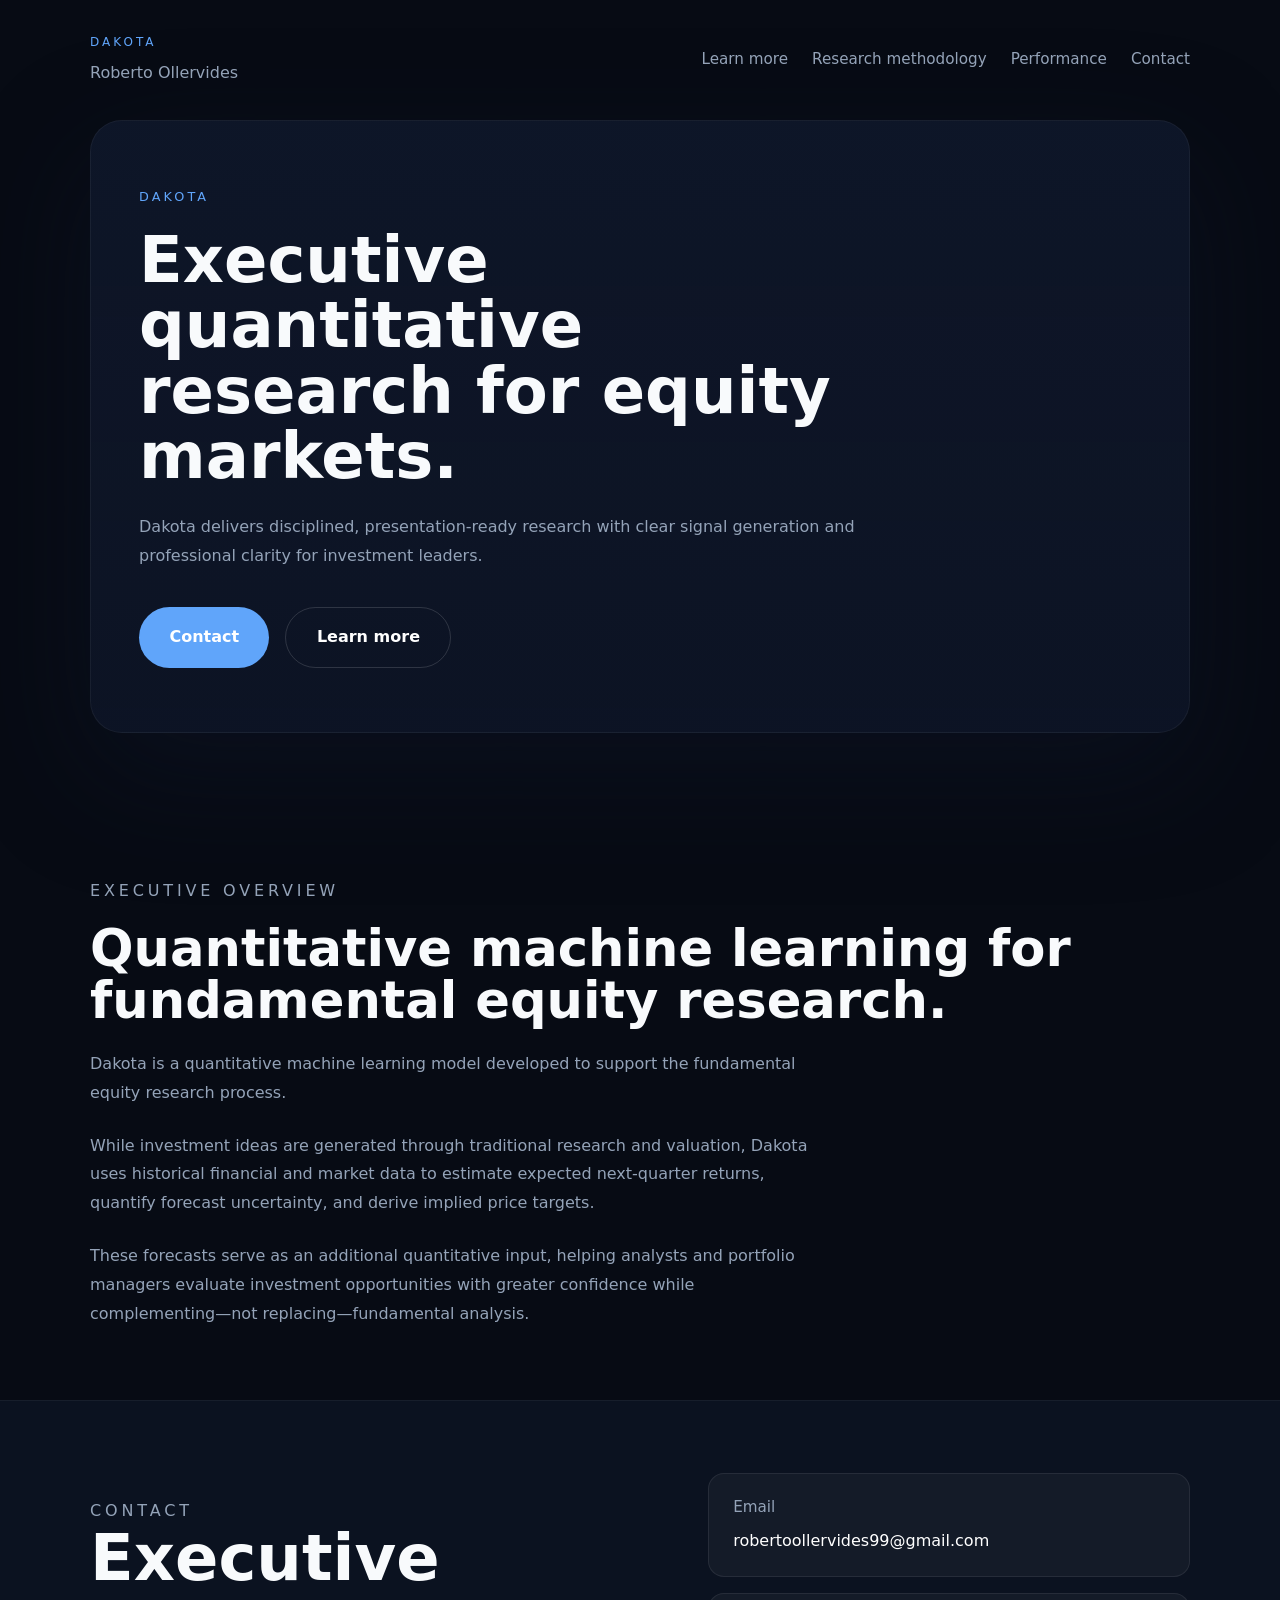
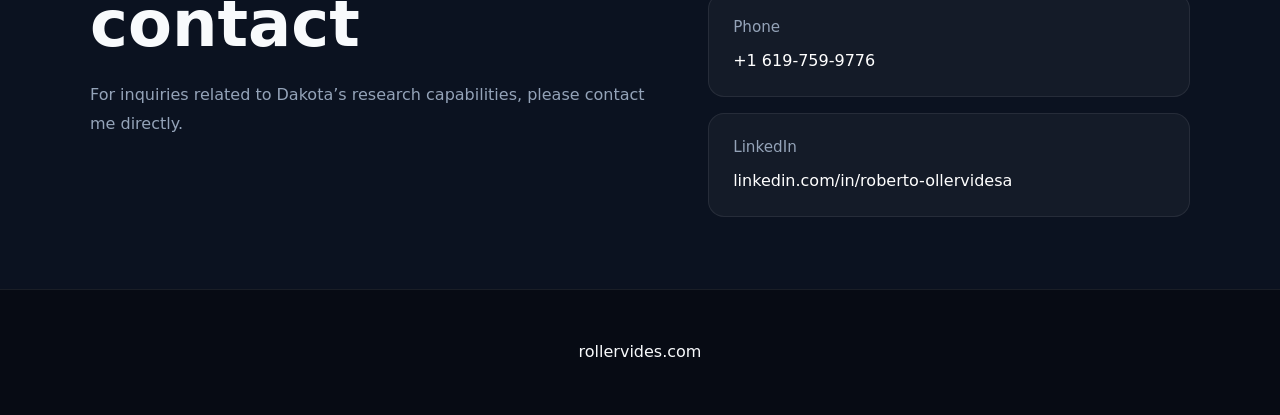
==== index.html @ 8341cf5c "Add institutional performance dashboard" ====
<!DOCTYPE html>
<html lang="en">
<head>
  <meta charset="UTF-8" />
  <meta name="viewport" content="width=device-width, initial-scale=1.0" />
  <title>Roberto Ollervides | Dakota</title>
  <link rel="stylesheet" href="styles.css" />
</head>
<body>
  <header class="site-header">
    <div class="container header-top">
      <div class="brand">
        <span class="brand-flag">Dakota</span>
        <span class="brand-name">Roberto Ollervides</span>
      </div>
      <nav class="nav-links">
        <a href="details.html">Learn more</a>
        <a href="methodology.html">Research methodology</a>
        <a href="performance.html">Performance</a>
        <a href="#contact">Contact</a>
      </nav>
    </div>

    <div class="hero-panel container">
      <div class="hero-copy">
        <p class="eyebrow">Dakota</p>
        <h1>Executive quantitative research for equity markets.</h1>
        <p class="hero-text">Dakota delivers disciplined, presentation-ready research with clear signal generation and professional clarity for investment leaders.</p>
        <div class="hero-actions">
          <a class="button" href="#contact">Contact</a>
          <a class="button secondary" href="details.html">Learn more</a>
        </div>
      </div>
    </div>
  </header>

  <main>
    <section id="overview" class="section container">
      <div class="section-intro">
        <p class="eyebrow">Executive overview</p>
        <h2>Quantitative machine learning for fundamental equity research.</h2>
        <p>Dakota is a quantitative machine learning model developed to support the fundamental equity research process.</p>
        <p>While investment ideas are generated through traditional research and valuation, Dakota uses historical financial and market data to estimate expected next-quarter returns, quantify forecast uncertainty, and derive implied price targets.</p>
        <p>These forecasts serve as an additional quantitative input, helping analysts and portfolio managers evaluate investment opportunities with greater confidence while complementing—not replacing—fundamental analysis.</p>
      </div>
    </section>

    <section id="contact" class="section section-dark">
      <div class="container contact-panel">
        <div>
          <p class="eyebrow">Contact</p>
          <h2>Executive contact</h2>
          <p>For inquiries related to Dakota’s research capabilities, please contact me directly.</p>
          <img class="contact-portrait" src="IMG_1974.JPG" alt="Roberto Ollervides portrait" />
        </div>
        <div class="contact-details">
          <div class="contact-item">
            <span>Email</span>
            <a href="mailto:robertoollervides99@gmail.com">robertoollervides99@gmail.com</a>
          </div>
          <div class="contact-item">
            <span>Phone</span>
            <a href="tel:+16197599776">+1 619-759-9776</a>
          </div>
          <div class="contact-item">
            <span>LinkedIn</span>
            <a href="https://www.linkedin.com/in/roberto-ollervidesa" target="_blank" rel="noopener noreferrer">linkedin.com/in/roberto-ollervidesa</a>
          </div>
        </div>
      </div>
    </section>
  </main>

  <footer class="footer">
    <div class="container footer-inner">
      <p>rollervides.com</p>
    </div>
  </footer>
</body>
</html>
---- styles.css ----
:root {
  --bg: #070b14;
  --surface: #0f1724;
  --text: #f8fafc;
  --muted: #94a3b8;
  --accent: #60a5fa;
  --accent-dark: #3b82f6;
  --border: rgba(148, 163, 184, 0.18);
}

* {
  box-sizing: border-box;
}

html, body {
  margin: 0;
  padding: 0;
  min-height: 100%;
  font-family: Inter, system-ui, sans-serif;
  background: var(--bg);
  color: var(--text);
}

body {
  line-height: 1.8;
}

.container {
  width: min(1100px, calc(100% - 3rem));
  margin: 0 auto;
}

.site-header {
  padding: 2rem 0 3rem;
}

.header-top {
  display: flex;
  justify-content: space-between;
  align-items: center;
  gap: 1rem;
  padding-bottom: 2rem;
}

.brand {
  display: flex;
  flex-direction: column;
  gap: 0.35rem;
}

.brand-flag {
  text-transform: uppercase;
  color: var(--accent);
  letter-spacing: 0.25em;
  font-size: 0.75rem;
}

.brand-name {
  font-size: 1rem;
  color: var(--muted);
}

.nav-links {
  display: flex;
  gap: 1.5rem;
  flex-wrap: wrap;
}

.nav-links a {
  color: var(--muted);
  text-decoration: none;
  font-size: 0.95rem;
}

.nav-links a:hover,
.nav-links a:focus-visible {
  color: var(--text);
}

.hero-panel {
  background: linear-gradient(180deg, rgba(15, 23, 42, 0.9), rgba(15, 23, 42, 0.75)), url('') center/cover no-repeat;
  border: 1px solid rgba(255, 255, 255, 0.05);
  border-radius: 2rem;
  padding: 4rem 3rem;
  box-shadow: 0 40px 120px rgba(15, 23, 42, 0.4);
}

.hero-copy {
  max-width: 760px;
}

.eyebrow {
  text-transform: uppercase;
  letter-spacing: 0.24em;
  color: var(--accent);
  font-size: 0.8rem;
  margin: 0 0 1.25rem;
}

.hero-copy h1,
.section-intro h2,
.contact-panel h2 {
  margin: 0;
  font-size: clamp(2.8rem, 5vw, 4.2rem);
  line-height: 1.02;
}

.hero-text,
.section-intro p,
.contact-panel p {
  margin: 1.5rem 0 0;
  max-width: 720px;
  color: var(--muted);
  font-size: 1rem;
}

.hero-actions {
  display: flex;
  flex-wrap: wrap;
  gap: 1rem;
  margin-top: 2.25rem;
}

.button {
  display: inline-flex;
  align-items: center;
  justify-content: center;
  padding: 0.95rem 1.9rem;
  border-radius: 999px;
  background: var(--accent);
  color: white;
  text-decoration: none;
  font-weight: 600;
  transition: transform 0.2s ease, background 0.2s ease;
}

.button:hover,
.button:focus-visible {
  transform: translateY(-2px);
  background: var(--accent-dark);
}

.button.secondary {
  background: transparent;
  border: 1px solid rgba(255, 255, 255, 0.14);
}

.section {
  padding: 4.5rem 0;
}

.section-grid {
  display: grid;
  grid-template-columns: 1.4fr 1fr;
  gap: 2.5rem;
  align-items: start;
}

.section-intro .eyebrow {
  margin-bottom: 1rem;
}

.section-intro h2 {
  font-size: clamp(2.5rem, 4vw, 3.5rem);
}

.cards-grid {
  display: grid;
  gap: 1.25rem;
}

.feature-card {
  padding: 1.75rem;
  background: rgba(255, 255, 255, 0.04);
  border: 1px solid rgba(255, 255, 255, 0.08);
  border-radius: 1.25rem;
}

.feature-card h3 {
  margin: 0 0 0.75rem;
  font-size: 1.15rem;
}

.feature-card p {
  margin: 0;
  color: var(--muted);
}

.feature-card h4 {
  margin: 1.5rem 0 0.5rem;
  color: var(--accent);
  font-size: 0.8rem;
  letter-spacing: 0.12em;
  text-transform: uppercase;
}

.feature-card ul {
  margin: 0.5rem 0 0;
  padding-left: 1.25rem;
  color: var(--muted);
}

.equation {
  overflow-x: auto;
  margin: 0.75rem 0;
  padding: 0.85rem 1rem;
  background: rgba(0, 0, 0, 0.18);
  border-left: 2px solid var(--accent);
  color: var(--text);
  font-family: Georgia, serif;
  font-size: 1.05rem;
  white-space: nowrap;
}

.methodology-grid {
  grid-template-columns: repeat(3, 1fr);
  margin-top: 2.5rem;
}

.model-comparison {
  margin-top: 3rem;
}

.model-comparison h3 {
  margin: 0;
  font-size: 1.5rem;
}

.model-comparison > p {
  max-width: 720px;
  color: var(--muted);
}

.table-wrap {
  overflow-x: auto;
  margin: 1.5rem 0;
}

table {
  width: 100%;
  border-collapse: collapse;
  min-width: 560px;
}

th,
td {
  padding: 1rem;
  border-bottom: 1px solid var(--border);
  text-align: left;
}

th {
  color: var(--accent);
  font-size: 0.8rem;
  letter-spacing: 0.12em;
  text-transform: uppercase;
}

td {
  color: var(--muted);
}

td:first-child {
  color: var(--text);
  font-weight: 600;
}

.section-dark {
  background: #0b1220;
  border-top: 1px solid rgba(255, 255, 255, 0.05);
}

.contact-panel {
  display: grid;
  grid-template-columns: 1.2fr 1fr;
  gap: 2.5rem;
  align-items: start;
}

.contact-portrait {
  display: none;
  width: min(280px, 100%);
  margin-top: 2rem;
  border-radius: 1.5rem;
  border: 1px solid rgba(255, 255, 255, 0.08);
  box-shadow: 0 20px 50px rgba(0, 0, 0, 0.15);
  object-fit: cover;
}

#contact:target .contact-portrait {
  display: block;
}

.contact-details {
  display: grid;
  gap: 1rem;
}

.contact-item {
  display: grid;
  gap: 0.35rem;
  padding: 1.25rem 1.5rem;
  background: rgba(255, 255, 255, 0.04);
  border: 1px solid rgba(255, 255, 255, 0.08);
  border-radius: 1rem;
}

.contact-item span {
  color: var(--muted);
  font-size: 0.95rem;
}

.contact-item a {
  color: white;
  text-decoration: none;
}

.contact-item a:hover,
.contact-item a:focus-visible {
  text-decoration: underline;
}

.footer {
  padding: 2rem 0;
  border-top: 1px solid rgba(255, 255, 255, 0.08);
}

.footer-inner {
  display: flex;
  justify-content: center;
}

.performance-hero {
  overflow: hidden;
  background:
    radial-gradient(circle at 88% 22%, rgba(96, 165, 250, 0.14), transparent 30%),
    linear-gradient(135deg, rgba(15, 23, 42, 0.98), rgba(9, 17, 31, 0.88));
}

.performance-hero::after {
  content: "";
  position: absolute;
  inset: auto -8rem -14rem auto;
  width: 28rem;
  height: 28rem;
  border: 1px solid rgba(96, 165, 250, 0.12);
  border-radius: 50%;
  box-shadow: 0 0 0 4rem rgba(96, 165, 250, 0.025), 0 0 0 8rem rgba(96, 165, 250, 0.018);
  pointer-events: none;
}

.performance-hero .hero-copy {
  position: relative;
  z-index: 1;
}

.performance-hero .hero-text {
  max-width: 820px;
}

.performance-metric-row {
  display: grid;
  grid-template-columns: repeat(3, 1fr);
  gap: 1rem;
  margin-top: 2.5rem;
}

.performance-metric {
  padding: 1.5rem;
  background: rgba(255, 255, 255, 0.04);
  border: 1px solid var(--border);
  border-radius: 1.15rem;
}

.performance-metric span {
  display: block;
  color: var(--muted);
  font-size: 0.78rem;
  letter-spacing: 0.12em;
  text-transform: uppercase;
}

.performance-metric strong {
  display: block;
  margin-top: 0.55rem;
  font-size: 1.75rem;
}

.performance-metric.positive strong {
  color: #34d399;
}

.performance-metric.negative strong {
  color: #fb7185;
}

.performance-section-heading {
  display: flex;
  justify-content: space-between;
  align-items: end;
  gap: 1rem;
  margin-bottom: 2rem;
}

.performance-section-heading h2 {
  margin: 0;
  font-size: clamp(2rem, 4vw, 3rem);
}

.performance-section-heading p {
  margin: 0.5rem 0 0;
  color: var(--muted);
}

.performance-period {
  color: var(--muted);
  font-size: 0.8rem;
  letter-spacing: 0.12em;
  text-transform: uppercase;
  white-space: nowrap;
}

.month-grid {
  display: grid;
  grid-template-columns: repeat(3, 1fr);
  gap: 1.25rem;
}

.month-card {
  position: relative;
  overflow: hidden;
  padding: 1.75rem;
  background: rgba(255, 255, 255, 0.035);
  border: 1px solid var(--border);
  border-radius: 1.35rem;
}

.month-card::before {
  content: "";
  position: absolute;
  top: 0;
  left: 0;
  width: 100%;
  height: 3px;
  background: linear-gradient(90deg, var(--accent), transparent);
}

.month-card-header {
  display: flex;
  justify-content: space-between;
  align-items: center;
  gap: 1rem;
  margin-bottom: 1.5rem;
}

.month-card-header h3 {
  margin: 0;
  font-size: 1.35rem;
}

.probability-badge {
  padding: 0.35rem 0.65rem;
  border: 1px solid rgba(52, 211, 153, 0.28);
  border-radius: 999px;
  color: #6ee7b7;
  background: rgba(52, 211, 153, 0.07);
  font-size: 0.72rem;
  font-weight: 700;
  letter-spacing: 0.05em;
  white-space: nowrap;
}

.return-row {
  display: flex;
  justify-content: space-between;
  gap: 1rem;
  padding: 0.75rem 0;
  border-top: 1px solid rgba(148, 163, 184, 0.1);
}

.return-row span {
  color: var(--muted);
  font-size: 0.85rem;
}

.return-row strong {
  font-size: 0.95rem;
}

.return-row.positive strong {
  color: #34d399;
}

.return-row.negative strong {
  color: #fb7185;
}

.ticker-block {
  margin-top: 1.25rem;
}

.ticker-block h4 {
  margin: 0 0 0.65rem;
  color: var(--muted);
  font-size: 0.72rem;
  letter-spacing: 0.12em;
  text-transform: uppercase;
}

.ticker-list {
  display: flex;
  flex-wrap: wrap;
  gap: 0.45rem;
  margin: 0;
  padding: 0;
  list-style: none;
}

.ticker-list li {
  padding: 0.3rem 0.55rem;
  border: 1px solid rgba(148, 163, 184, 0.12);
  border-radius: 0.45rem;
  color: #cbd5e1;
  background: rgba(0, 0, 0, 0.12);
  font-size: 0.72rem;
  font-weight: 600;
}

.cumulative-grid {
  display: grid;
  grid-template-columns: 1fr 1fr;
  gap: 1rem;
}

.cumulative-card {
  padding: 2rem;
  background: linear-gradient(135deg, rgba(59, 130, 246, 0.11), rgba(15, 23, 42, 0.5));
  border: 1px solid rgba(96, 165, 250, 0.2);
  border-radius: 1.35rem;
}

.cumulative-card h3 {
  margin: 0;
  font-size: 1.25rem;
}

.cumulative-card p {
  margin: 0.6rem 0 0;
  color: var(--muted);
}

.cumulative-value {
  display: flex;
  align-items: baseline;
  gap: 0.7rem;
  margin-top: 1.5rem;
}

.cumulative-value strong {
  color: #6ee7b7;
  font-size: clamp(2.4rem, 5vw, 4rem);
  line-height: 1;
}

.cumulative-value span {
  color: var(--muted);
  font-size: 0.85rem;
}

.cumulative-card.dakota .cumulative-value strong {
  color: #93c5fd;
}

.watchlist-card {
  padding: 2rem;
  background: rgba(255, 255, 255, 0.035);
  border: 1px solid var(--border);
  border-radius: 1.35rem;
}

.watchlist-card h3 {
  margin: 0;
  font-size: 1.5rem;
}

.watchlist-card > p {
  margin: 0.65rem 0 1.5rem;
  color: var(--muted);
}

.watchlist-grid {
  display: grid;
  grid-template-columns: repeat(5, 1fr);
  gap: 0.75rem;
}

.watchlist-name {
  display: flex;
  align-items: center;
  justify-content: center;
  min-height: 3.5rem;
  padding: 0.75rem;
  border: 1px solid rgba(148, 163, 184, 0.12);
  border-radius: 0.8rem;
  color: #e2e8f0;
  background: rgba(0, 0, 0, 0.12);
  font-size: 0.83rem;
  font-weight: 700;
  text-align: center;
}

.disclaimer {
  display: grid;
  grid-template-columns: auto 1fr;
  gap: 1rem;
  margin-top: 2rem;
  padding: 1.25rem 1.5rem;
  border: 1px solid rgba(251, 191, 36, 0.2);
  border-radius: 1rem;
  background: rgba(251, 191, 36, 0.06);
}

.disclaimer strong {
  color: #fcd34d;
}

.disclaimer p {
  margin: 0;
  color: #cbd5e1;
  font-size: 0.85rem;
}

@media (max-width: 900px) {
  .section-grid,
  .contact-panel,
  .header-top {
    grid-template-columns: 1fr;
  }

  .performance-metric-row,
  .month-grid {
    grid-template-columns: 1fr;
  }

  .cumulative-grid,
  .watchlist-grid {
    grid-template-columns: repeat(2, 1fr);
  }

  .header-top {
    align-items: flex-start;
  }

  .methodology-grid {
    grid-template-columns: 1fr;
  }
}

@media (max-width: 640px) {
  .hero-panel {
    padding: 3rem 1.5rem;
  }

  .hero-copy h1,
  .section-intro h2 {
    font-size: 2.5rem;
  }

  .hero-actions {
    flex-direction: column;
    align-items: stretch;
  }
}
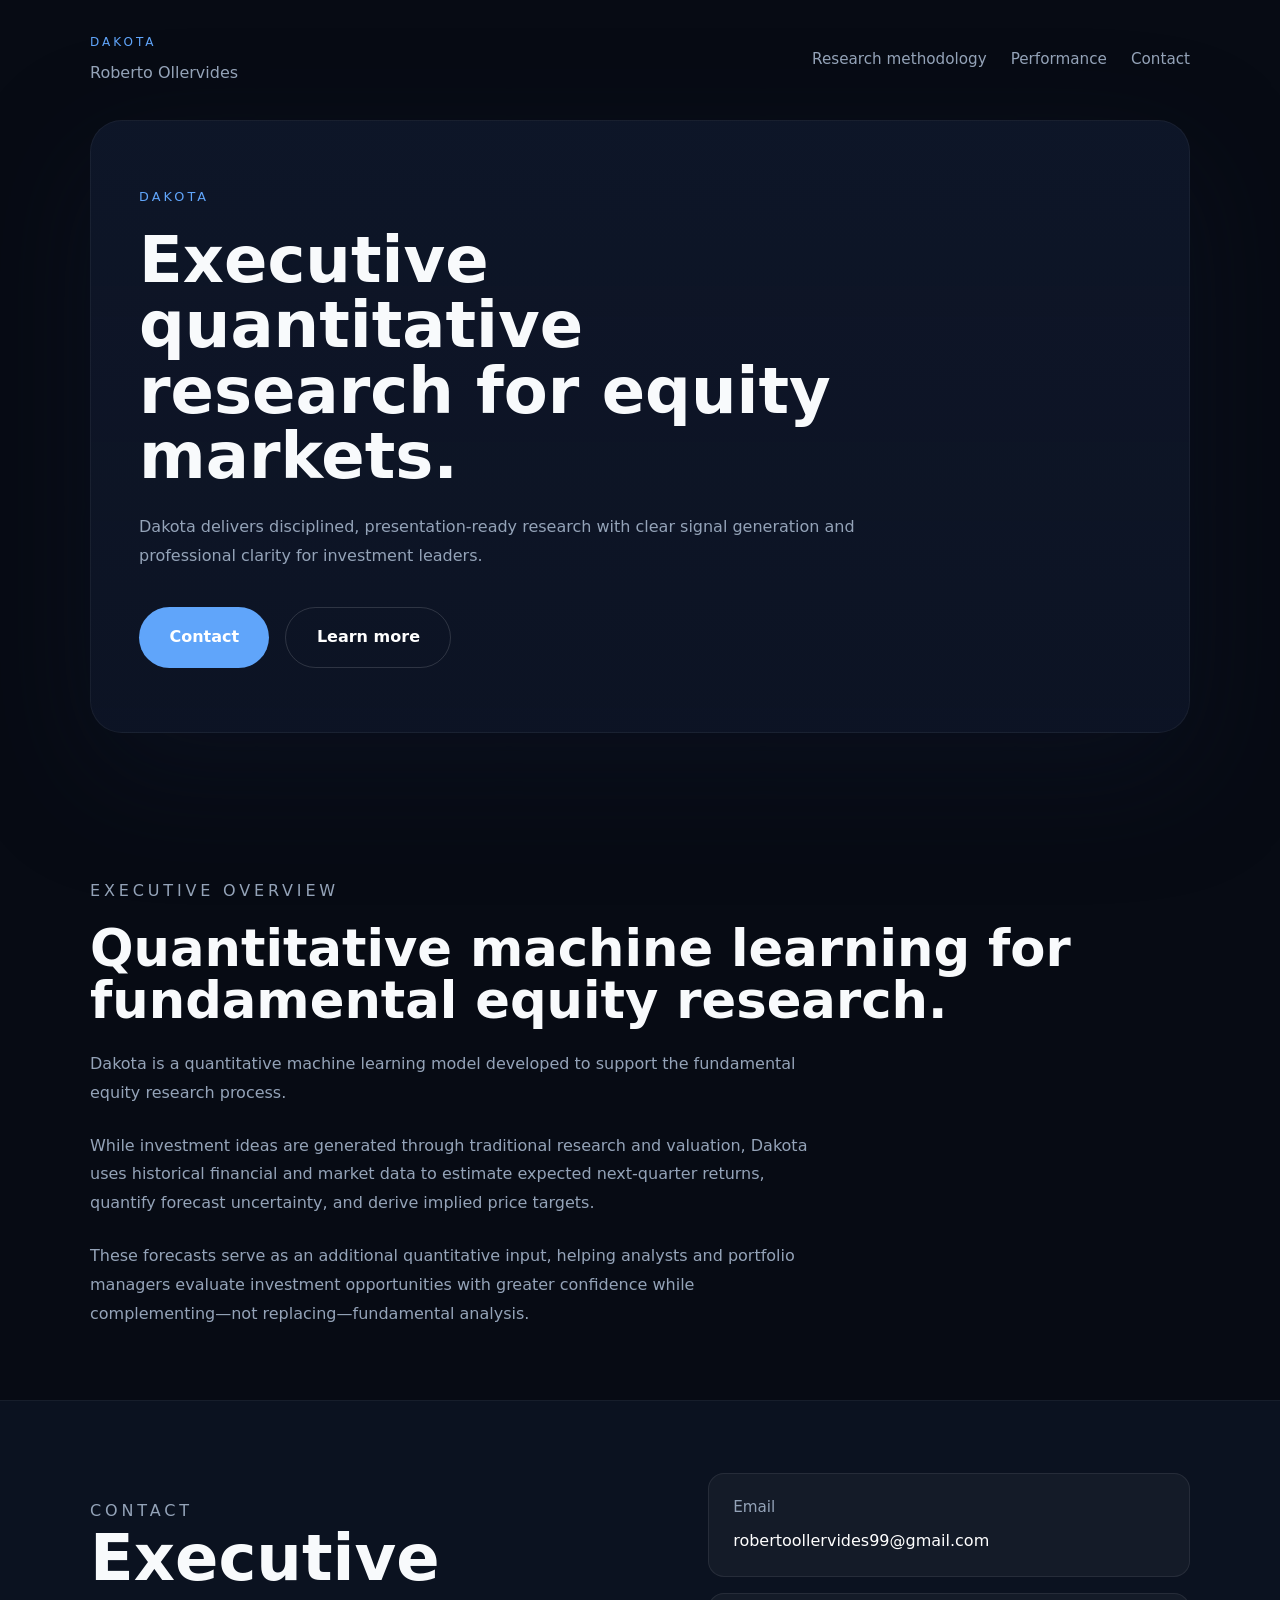
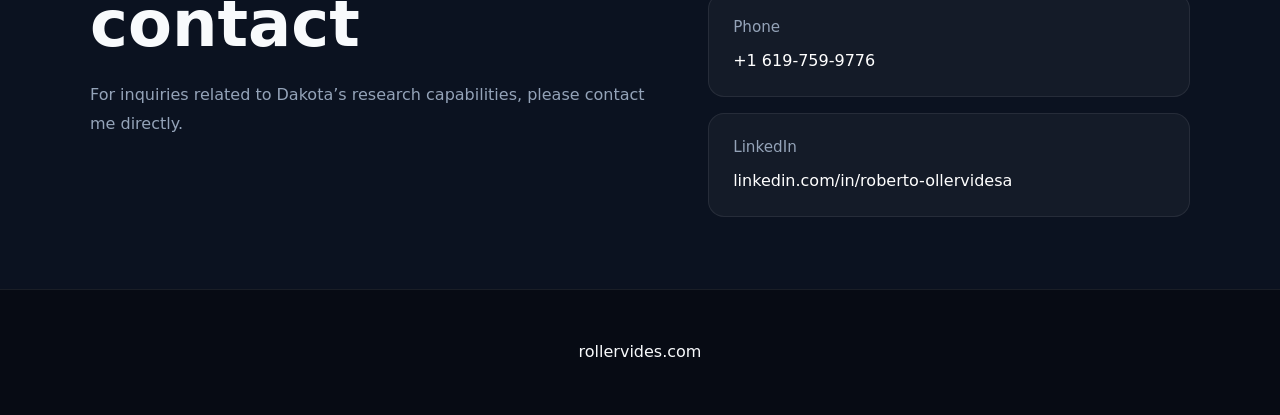
==== commit bdf931dc: "Remove 'Learn more' link from navigation Removed the 'Learn more' link from the navigation." ====
--- a/index.html
+++ b/index.html
@@ -14,9 +14,8 @@
         <span class="brand-name">Roberto Ollervides</span>
       </div>
       <nav class="nav-links">
-        <a href="details.html">Learn more</a>
         <a href="methodology.html">Research methodology</a>
-        <a href="performance.html">Performance</a>
+        <a href="performance-current.html">Performance</a>
         <a href="#contact">Contact</a>
       </nav>
     </div>
--- a/styles.css
+++ b/styles.css
@@ -526,6 +526,25 @@
   font-weight: 600;
 }
 
+.month-sheet-link {
+  display: inline-flex;
+  align-items: center;
+  gap: 0.45rem;
+  margin-top: 1.25rem;
+  padding-top: 1rem;
+  border-top: 1px solid rgba(148, 163, 184, 0.1);
+  color: var(--accent);
+  font-size: 0.78rem;
+  font-weight: 700;
+  letter-spacing: 0.04em;
+  text-decoration: none;
+}
+
+.month-sheet-link:hover,
+.month-sheet-link:focus-visible {
+  color: #93c5fd;
+}
+
 .cumulative-grid {
   display: grid;
   grid-template-columns: 1fr 1fr;
@@ -609,6 +628,25 @@
   text-align: center;
 }
 
+.portfolio-approach {
+  margin-top: 2rem;
+  padding: 1.5rem;
+  border: 1px solid rgba(96, 165, 250, 0.18);
+  border-radius: 1rem;
+  background: rgba(59, 130, 246, 0.06);
+}
+
+.portfolio-approach h3 {
+  margin: 0 0 0.65rem;
+  font-size: 1.25rem;
+}
+
+.portfolio-approach p {
+  margin: 0;
+  color: #cbd5e1;
+  font-size: 0.95rem;
+}
+
 .disclaimer {
   display: grid;
   grid-template-columns: auto 1fr;
@@ -630,6 +668,193 @@
   font-size: 0.85rem;
 }
 
+.download-section {
+  border-top: 1px solid rgba(255, 255, 255, 0.05);
+}
+
+.download-card {
+  display: flex;
+  align-items: center;
+  justify-content: space-between;
+  gap: 2rem;
+  padding: 2.25rem;
+  border: 1px solid rgba(96, 165, 250, 0.2);
+  border-radius: 1.35rem;
+  background:
+    linear-gradient(125deg, rgba(59, 130, 246, 0.12), rgba(15, 23, 42, 0.72)),
+    rgba(255, 255, 255, 0.03);
+}
+
+.download-card h2 {
+  margin: 0;
+  font-size: clamp(1.8rem, 4vw, 2.7rem);
+  line-height: 1.15;
+}
+
+.download-card p:not(.eyebrow) {
+  max-width: 700px;
+  margin: 0.85rem 0 0;
+  color: var(--muted);
+}
+
+.download-button {
+  flex: 0 0 auto;
+  gap: 0.6rem;
+}
+
+.download-button span {
+  font-size: 1.25rem;
+}
+
+.data-import-section {
+  border-top: 1px solid rgba(255, 255, 255, 0.05);
+}
+
+.import-panel {
+  padding: 2rem;
+  border: 1px solid var(--border);
+  border-radius: 1.35rem;
+  background: rgba(255, 255, 255, 0.035);
+}
+
+.import-controls {
+  display: flex;
+  align-items: center;
+  justify-content: space-between;
+  gap: 1rem;
+}
+
+.file-picker {
+  display: flex;
+  align-items: center;
+  gap: 1rem;
+  min-width: 0;
+  padding: 1rem 1.25rem;
+  border: 1px dashed rgba(96, 165, 250, 0.45);
+  border-radius: 1rem;
+  background: rgba(59, 130, 246, 0.06);
+  cursor: pointer;
+  transition: border-color 0.2s ease, background 0.2s ease;
+}
+
+.file-picker:hover,
+.file-picker:focus-within {
+  border-color: var(--accent);
+  background: rgba(59, 130, 246, 0.1);
+}
+
+.file-picker-icon {
+  display: grid;
+  flex: 0 0 auto;
+  width: 2.75rem;
+  height: 2.75rem;
+  place-items: center;
+  border-radius: 50%;
+  color: white;
+  background: var(--accent-dark);
+  font-size: 1.25rem;
+}
+
+.file-picker strong,
+.file-picker small {
+  display: block;
+}
+
+.file-picker strong {
+  color: var(--text);
+}
+
+.file-picker small {
+  margin-top: 0.2rem;
+  color: var(--muted);
+  font-size: 0.75rem;
+}
+
+.import-status {
+  display: grid;
+  grid-template-columns: minmax(160px, 0.7fr) 1.3fr;
+  gap: 1rem;
+  margin-top: 1.25rem;
+  padding: 1rem 1.25rem;
+  border-left: 3px solid var(--accent);
+  border-radius: 0.7rem;
+  background: rgba(0, 0, 0, 0.14);
+}
+
+.import-status strong {
+  color: var(--text);
+}
+
+.import-status p {
+  margin: 0;
+  color: var(--muted);
+  font-size: 0.85rem;
+}
+
+.import-status.error {
+  border-left-color: #fb7185;
+}
+
+.import-status.error strong {
+  color: #fda4af;
+}
+
+.import-status.success {
+  border-left-color: #34d399;
+}
+
+.import-status.success strong {
+  color: #6ee7b7;
+}
+
+.import-preview {
+  margin-top: 1.5rem;
+  padding-top: 1.5rem;
+  border-top: 1px solid var(--border);
+}
+
+.preview-heading {
+  display: flex;
+  align-items: center;
+  justify-content: space-between;
+  gap: 1rem;
+}
+
+.preview-heading h3 {
+  margin: 0;
+}
+
+.preview-heading span {
+  color: var(--muted);
+  font-size: 0.8rem;
+}
+
+.import-preview .table-wrap {
+  margin-top: 1rem;
+}
+
+.import-preview table {
+  min-width: 760px;
+}
+
+.preview-note {
+  margin: 0.75rem 0 0;
+  color: var(--muted);
+  font-size: 0.8rem;
+}
+
+.preview-actions {
+  display: flex;
+  gap: 0.75rem;
+  margin-top: 1.25rem;
+}
+
+.button:disabled {
+  cursor: not-allowed;
+  opacity: 0.45;
+  transform: none;
+}
+
 @media (max-width: 900px) {
   .section-grid,
   .contact-panel,
@@ -670,4 +895,28 @@
     flex-direction: column;
     align-items: stretch;
   }
-}
+
+  .download-card,
+  .import-controls,
+  .import-status,
+  .preview-actions {
+    align-items: stretch;
+    flex-direction: column;
+  }
+
+  .download-card {
+    padding: 1.5rem;
+  }
+
+  .download-button {
+    justify-content: center;
+  }
+
+  .file-picker {
+    width: 100%;
+  }
+
+  .import-panel {
+    padding: 1.25rem;
+  }
+}
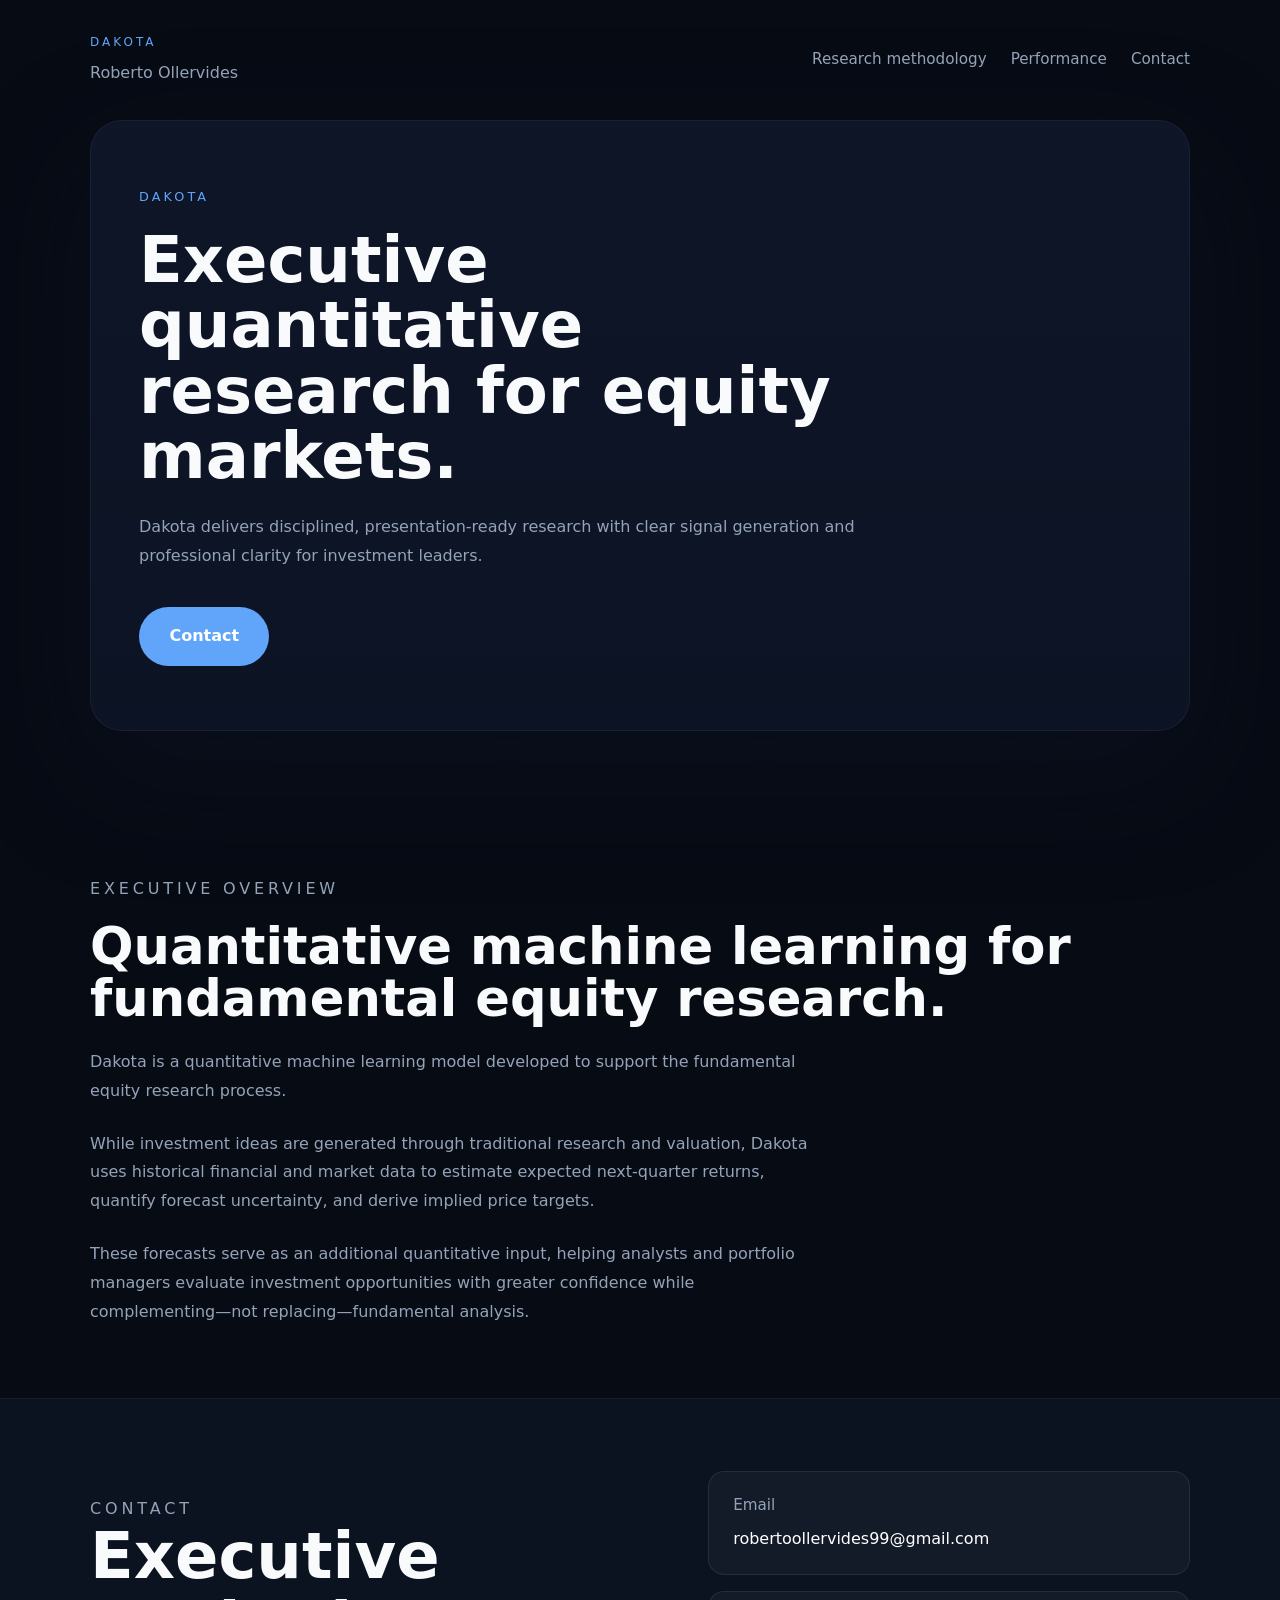
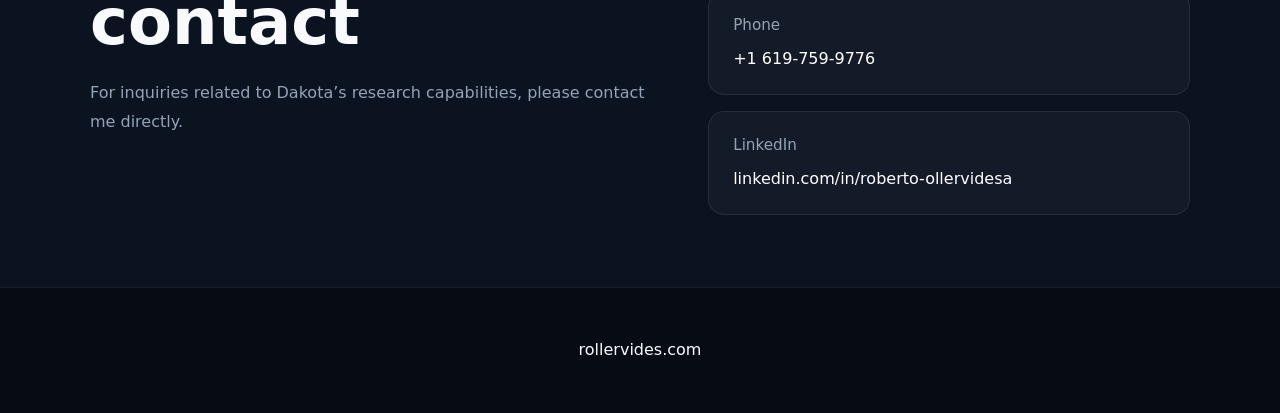
==== commit bedc551b: "Remove 'Learn more' button from hero section" ====
--- a/index.html
+++ b/index.html
@@ -27,7 +27,6 @@
         <p class="hero-text">Dakota delivers disciplined, presentation-ready research with clear signal generation and professional clarity for investment leaders.</p>
         <div class="hero-actions">
           <a class="button" href="#contact">Contact</a>
-          <a class="button secondary" href="details.html">Learn more</a>
         </div>
       </div>
     </div>
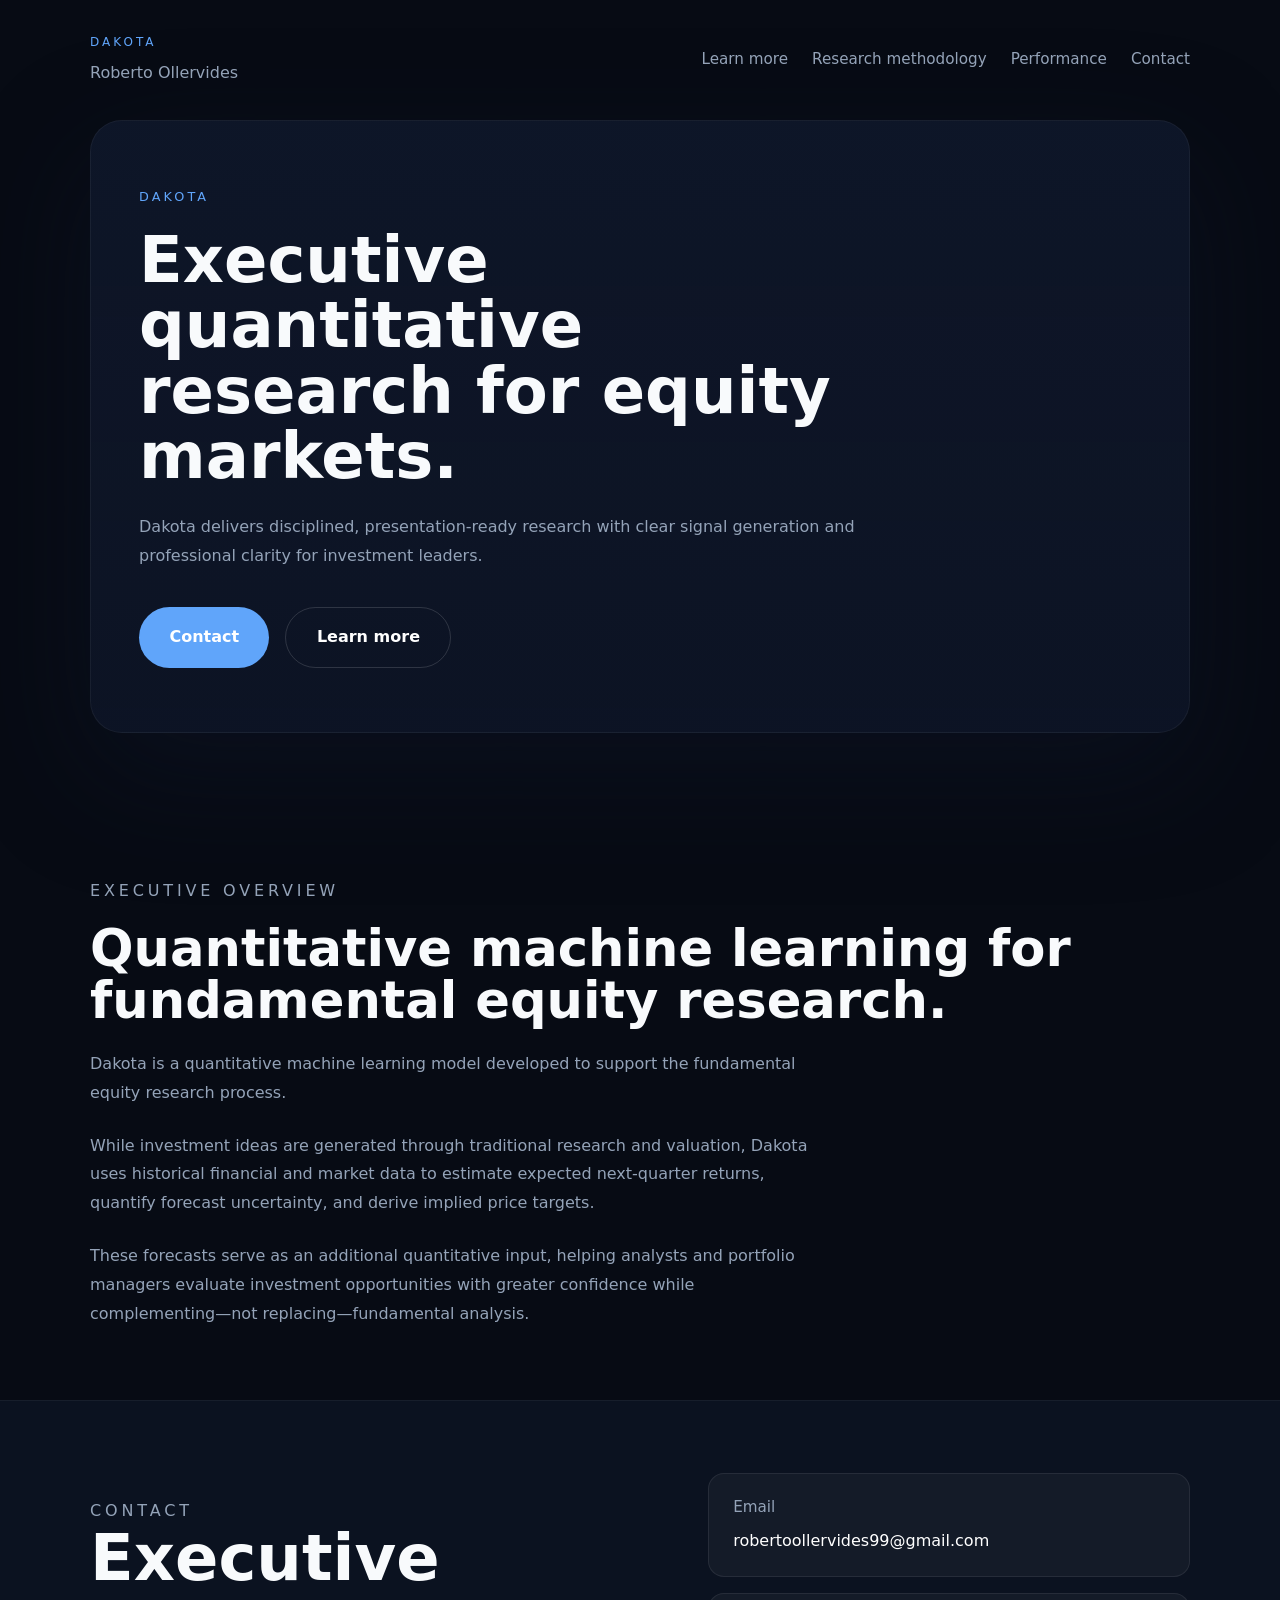
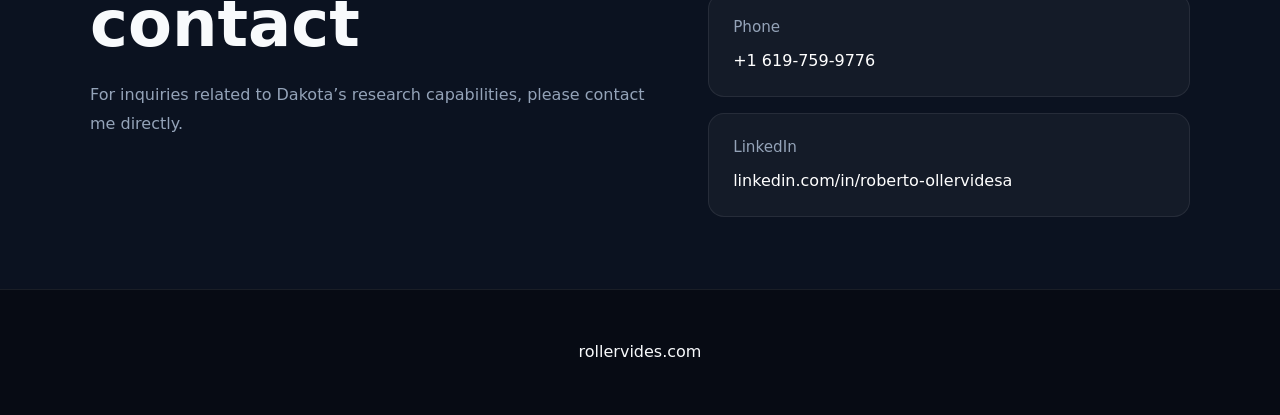
==== commit 817c4d89: "Add 'Learn more' link to navigation and footer" ====
--- a/index.html
+++ b/index.html
@@ -14,6 +14,7 @@
         <span class="brand-name">Roberto Ollervides</span>
       </div>
       <nav class="nav-links">
+        <a href="details.html">Learn more</a>
         <a href="methodology.html">Research methodology</a>
         <a href="performance-current.html">Performance</a>
         <a href="#contact">Contact</a>
@@ -27,6 +28,7 @@
         <p class="hero-text">Dakota delivers disciplined, presentation-ready research with clear signal generation and professional clarity for investment leaders.</p>
         <div class="hero-actions">
           <a class="button" href="#contact">Contact</a>
+          <a class="button secondary" href="details.html">Learn more</a>
         </div>
       </div>
     </div>
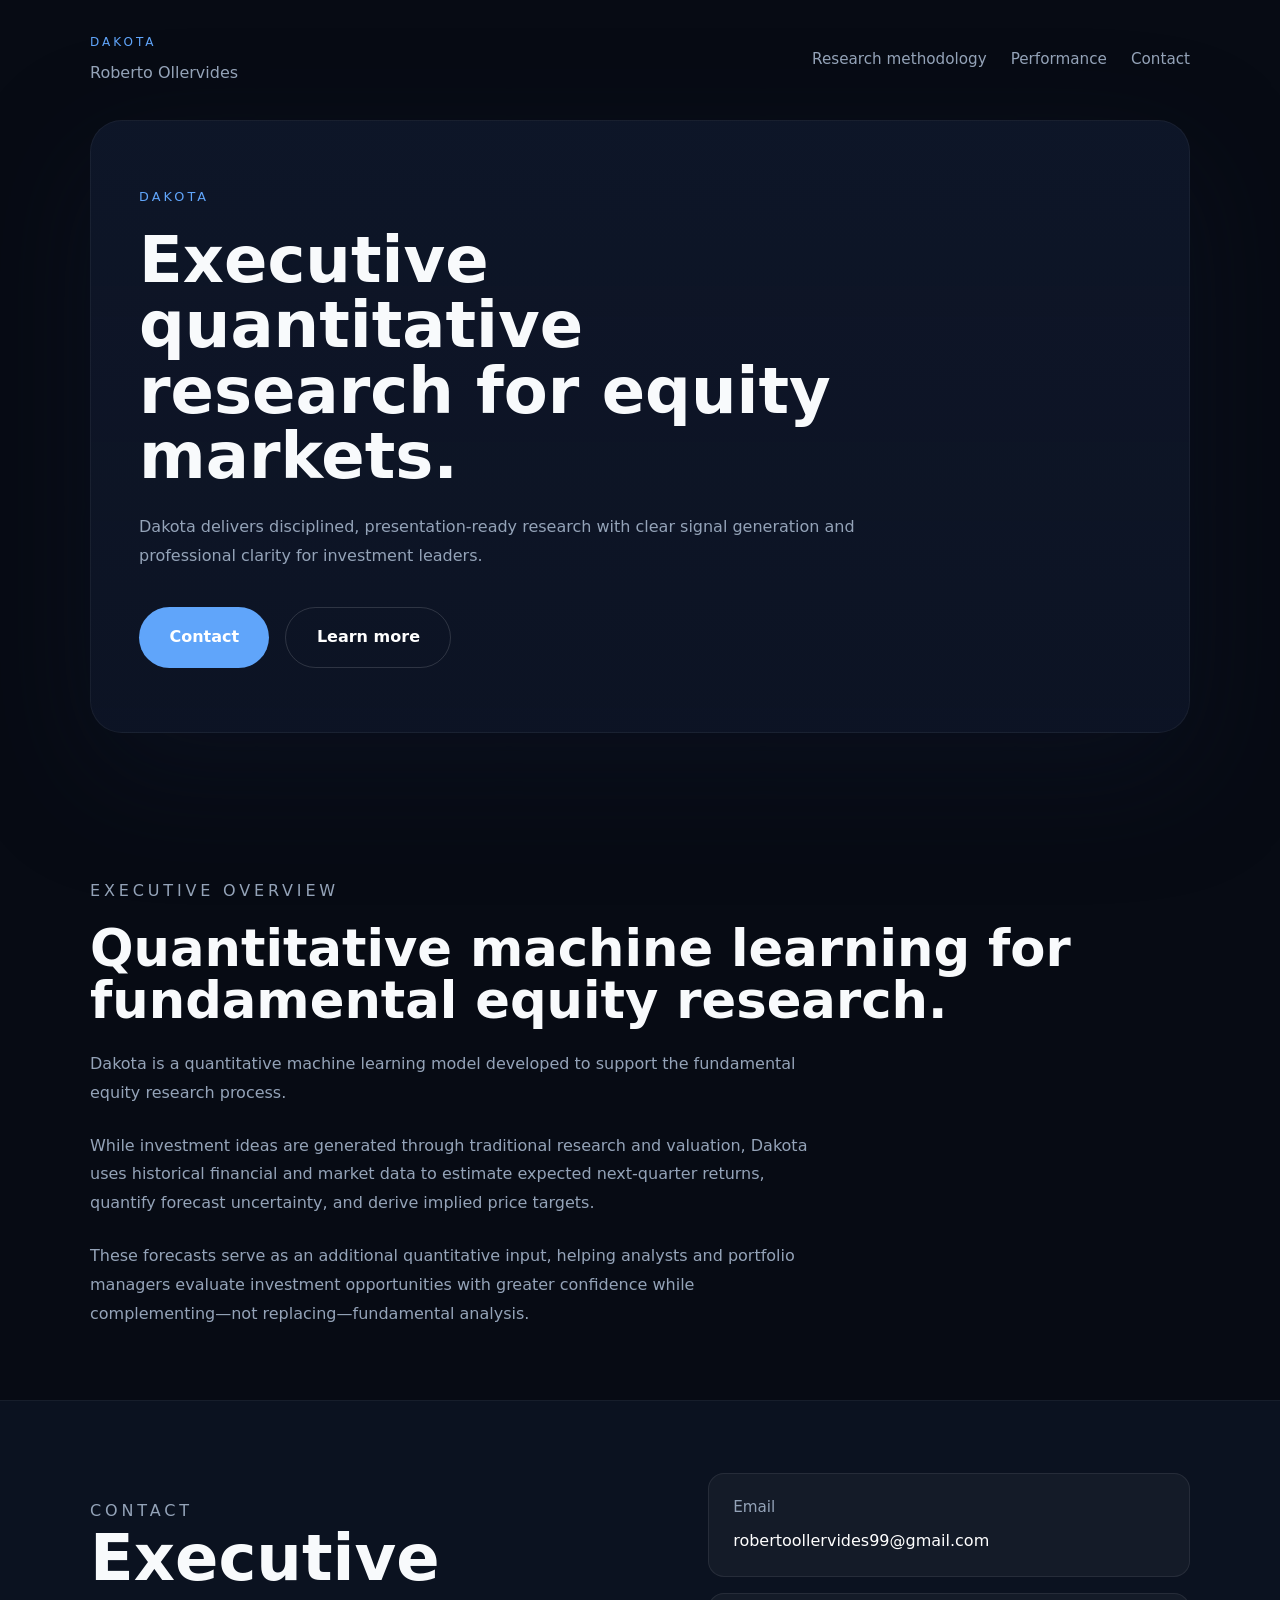
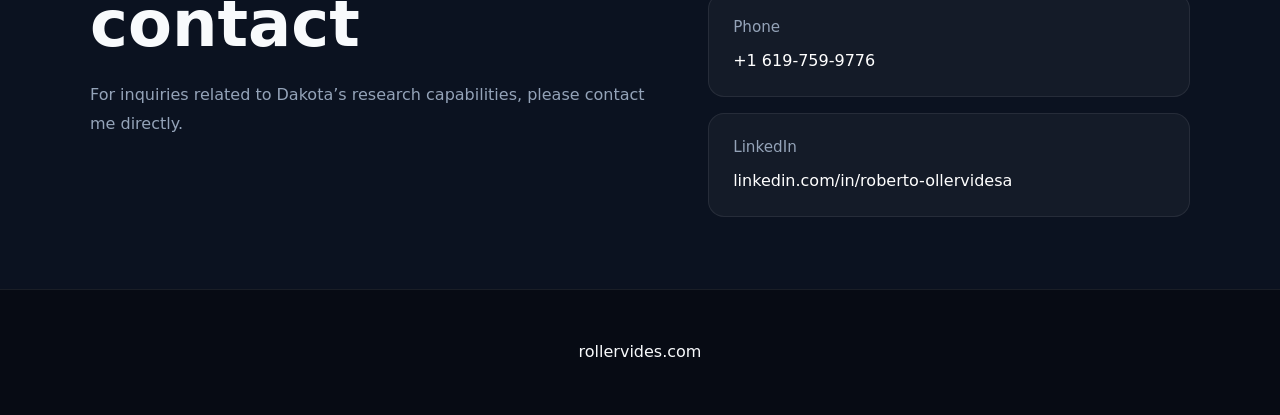
==== commit 6f1dddae: "Remove 'Learn more' link from nav Removed 'Learn more' link from navigation." ====
--- a/index.html
+++ b/index.html
@@ -14,7 +14,6 @@
         <span class="brand-name">Roberto Ollervides</span>
       </div>
       <nav class="nav-links">
-        <a href="details.html">Learn more</a>
         <a href="methodology.html">Research methodology</a>
         <a href="performance-current.html">Performance</a>
         <a href="#contact">Contact</a>
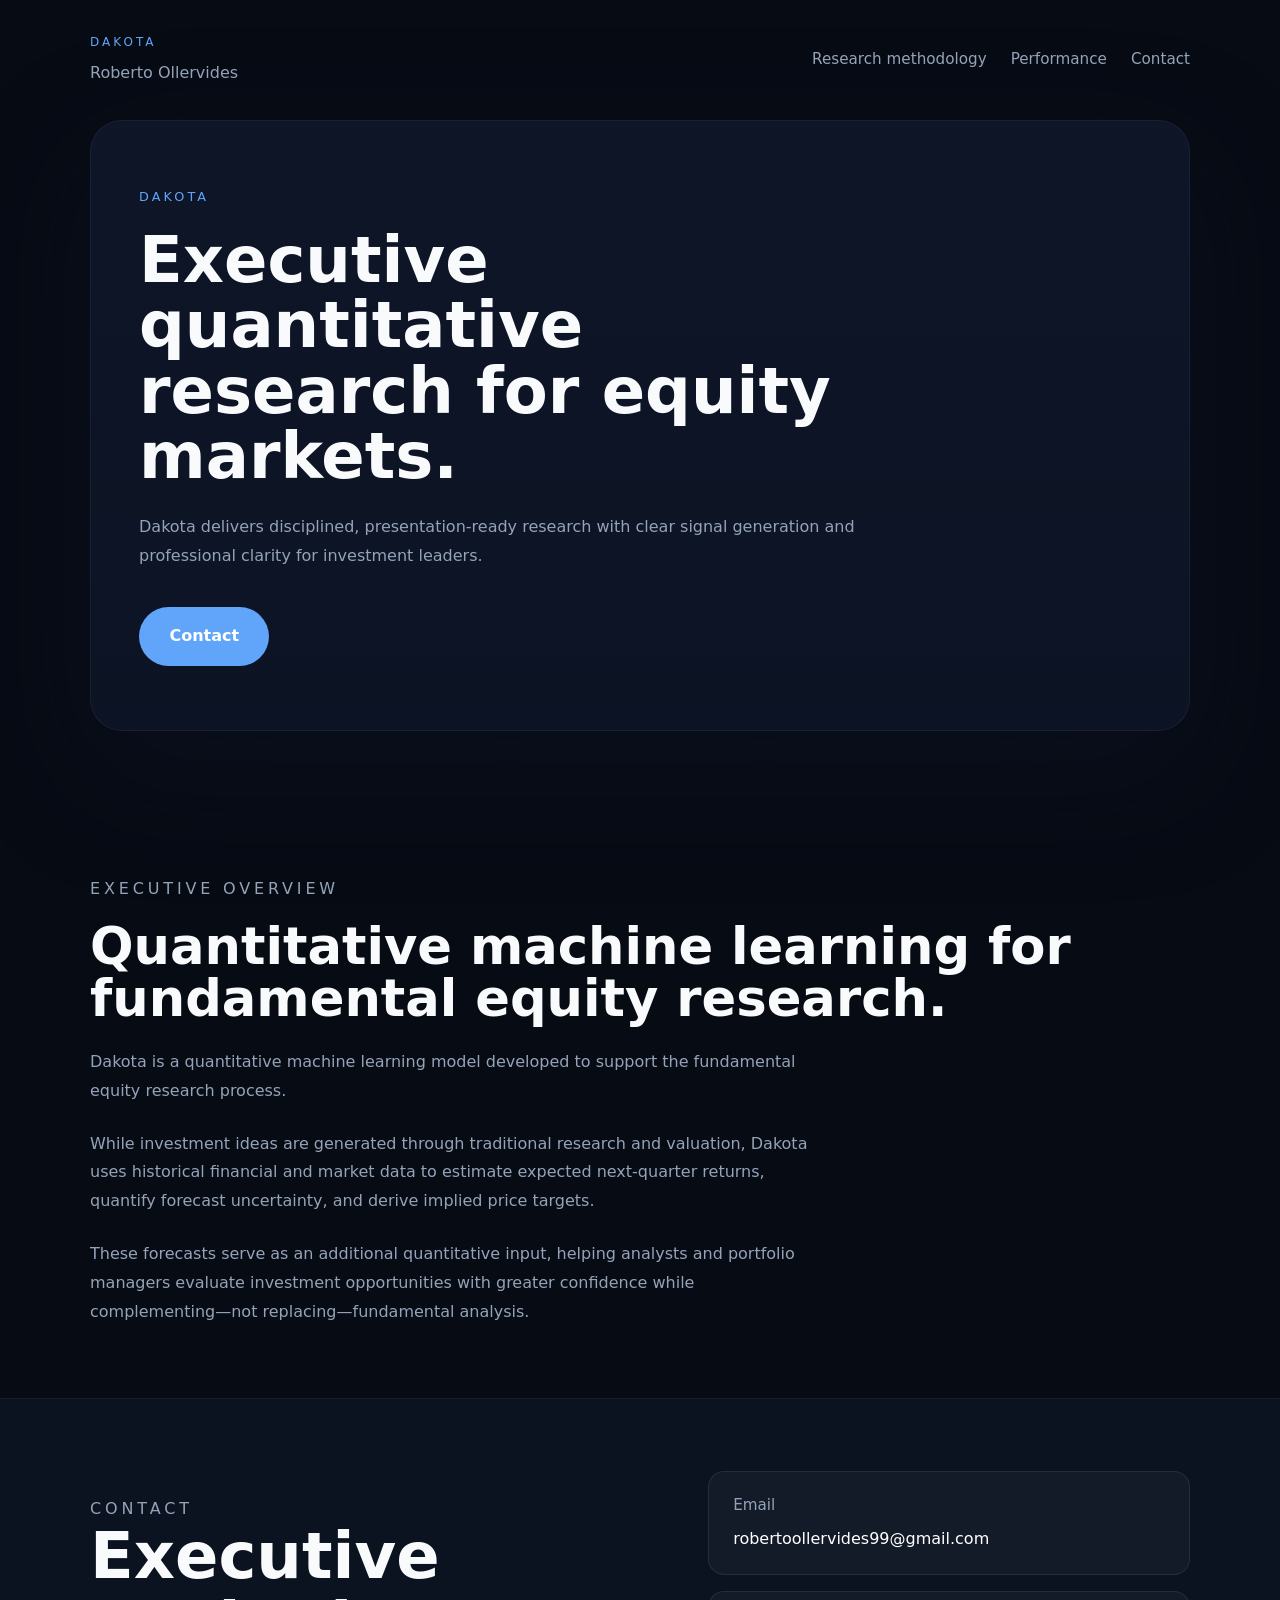
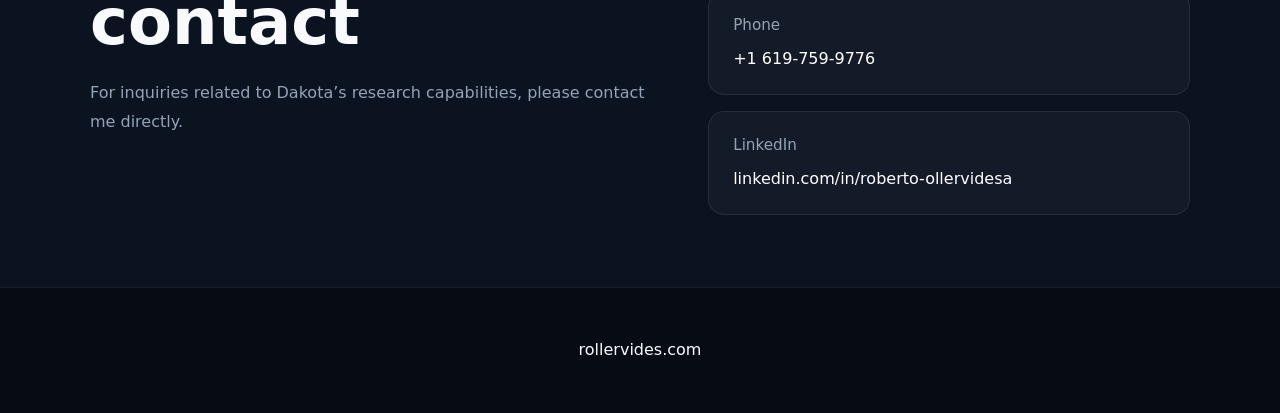
==== commit e943b628: "Remove 'Learn more' button from hero section" ====
--- a/index.html
+++ b/index.html
@@ -27,7 +27,6 @@
         <p class="hero-text">Dakota delivers disciplined, presentation-ready research with clear signal generation and professional clarity for investment leaders.</p>
         <div class="hero-actions">
           <a class="button" href="#contact">Contact</a>
-          <a class="button secondary" href="details.html">Learn more</a>
         </div>
       </div>
     </div>
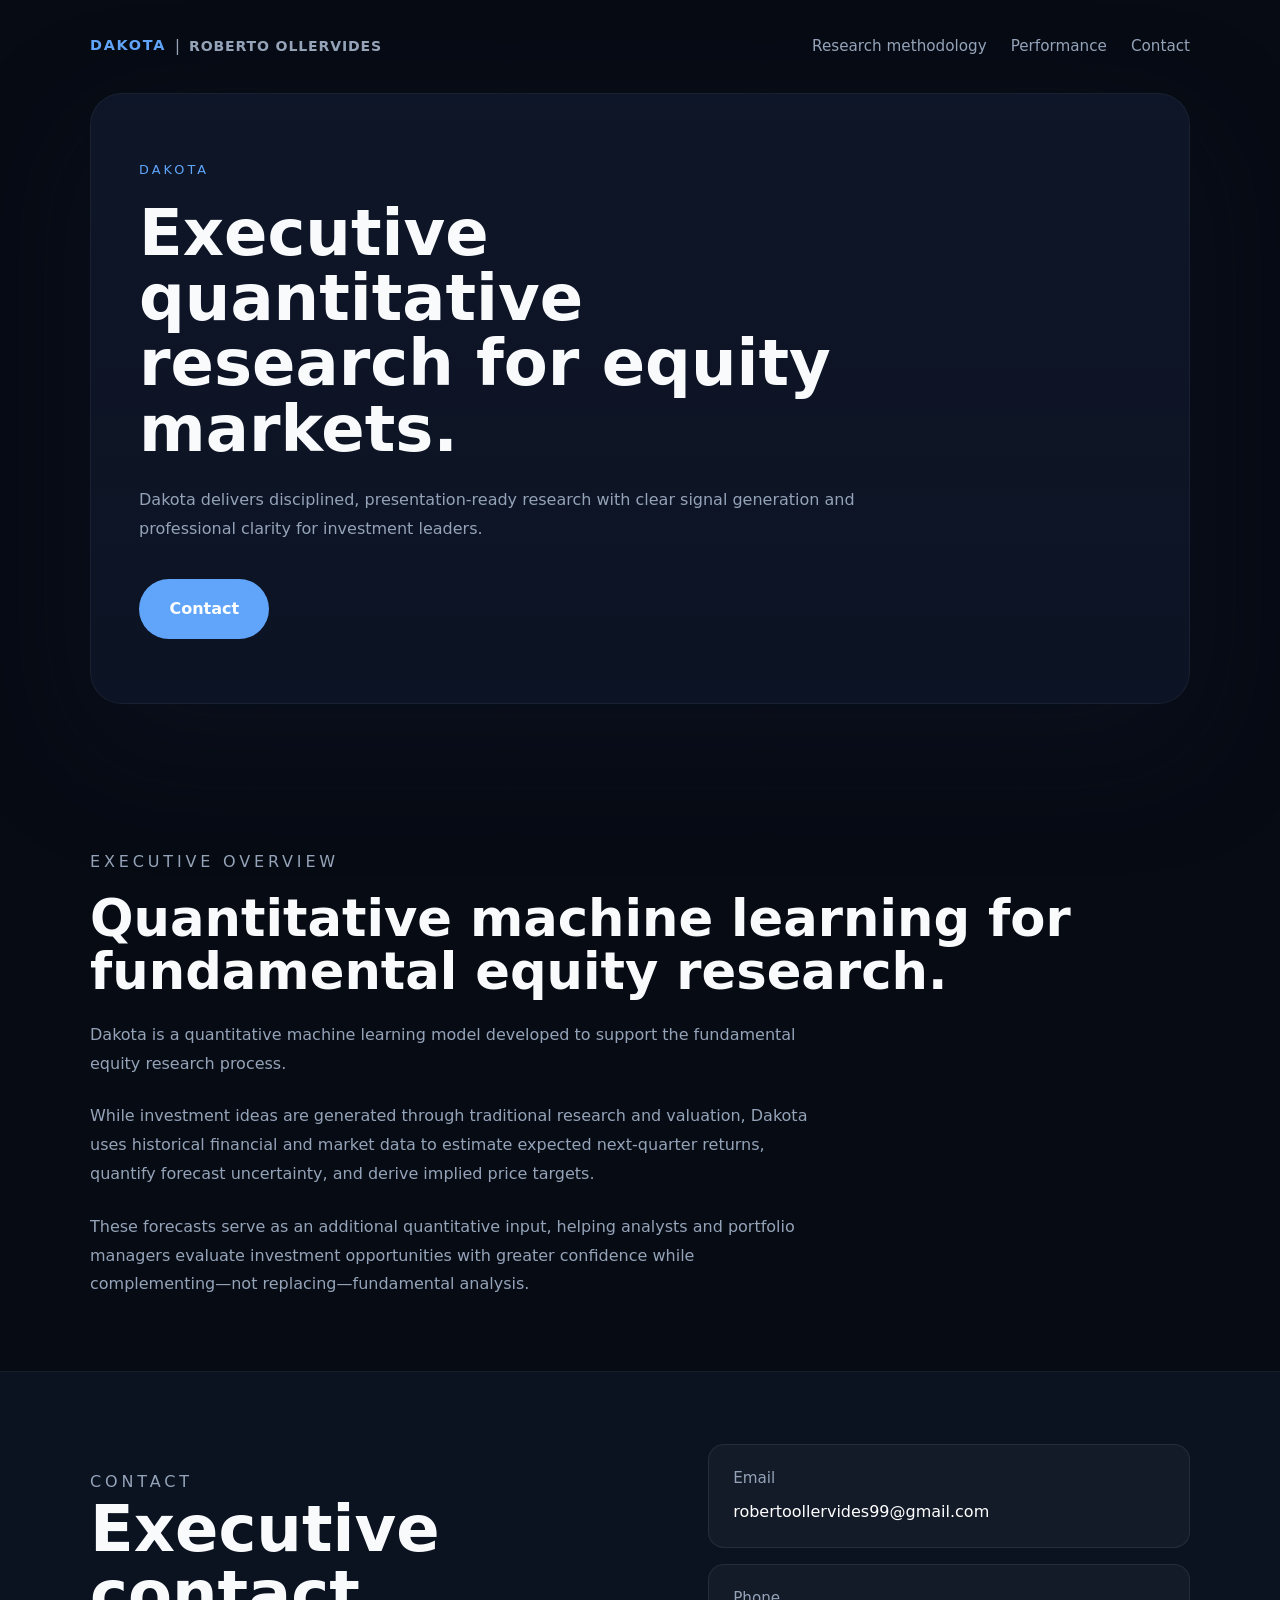
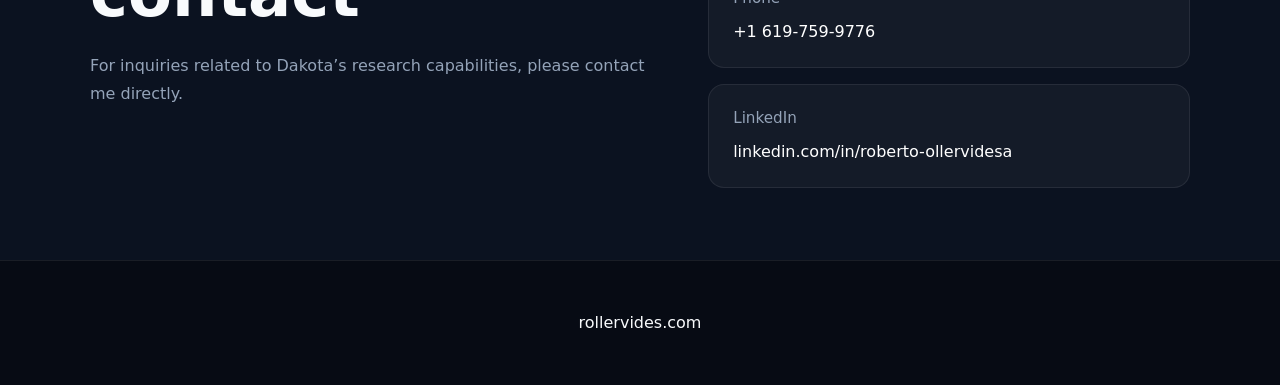
==== commit f1c276e8: "<script>     const header = document.querySelector('.header-top');     const menuButton = document.q" ====
--- a/index.html
+++ b/index.html
@@ -11,9 +11,13 @@
     <div class="container header-top">
       <div class="brand">
         <span class="brand-flag">Dakota</span>
+        <span class="brand-divider" aria-hidden="true">|</span>
         <span class="brand-name">Roberto Ollervides</span>
       </div>
-      <nav class="nav-links">
+      <button class="nav-toggle" type="button" aria-expanded="false" aria-controls="primary-navigation" aria-label="Open navigation menu">
+        <span></span><span></span><span></span>
+      </button>
+      <nav class="nav-links" id="primary-navigation">
         <a href="methodology.html">Research methodology</a>
         <a href="performance-current.html">Performance</a>
         <a href="#contact">Contact</a>
@@ -74,5 +78,28 @@
       <p>rollervides.com</p>
     </div>
   </footer>
+  <script>
+    const header = document.querySelector('.header-top');
+    const menuButton = document.querySelector('.nav-toggle');
+    menuButton.addEventListener('click', () => {
+      const isOpen = header.classList.toggle('menu-open');
+      menuButton.setAttribute('aria-expanded', String(isOpen));
+      menuButton.setAttribute('aria-label', isOpen ? 'Close navigation menu' : 'Open navigation menu');
+    });
+    document.querySelectorAll('.nav-links a').forEach((link) => {
+      link.addEventListener('click', () => {
+        header.classList.remove('menu-open');
+        menuButton.setAttribute('aria-expanded', 'false');
+        menuButton.setAttribute('aria-label', 'Open navigation menu');
+      });
+    });
+    document.addEventListener('keydown', (event) => {
+      if (event.key === 'Escape') {
+        header.classList.remove('menu-open');
+        menuButton.setAttribute('aria-expanded', 'false');
+        menuButton.setAttribute('aria-label', 'Open navigation menu');
+      }
+    });
+  </script>
 </body>
 </html>
--- a/styles.css
+++ b/styles.css
@@ -44,26 +44,40 @@
 
 .brand {
   display: flex;
-  flex-direction: column;
-  gap: 0.35rem;
+  align-items: center;
+  gap: 0.55rem;
+  min-width: 0;
 }
 
 .brand-flag {
   text-transform: uppercase;
   color: var(--accent);
-  letter-spacing: 0.25em;
-  font-size: 0.75rem;
+  letter-spacing: 0.12em;
+  font-size: 0.9rem;
+  font-weight: 700;
+}
+
+.brand-divider {
+  color: var(--muted);
 }
 
 .brand-name {
-  font-size: 1rem;
-  color: var(--muted);
+  font-size: 0.88rem;
+  font-weight: 600;
+  letter-spacing: 0.06em;
+  color: var(--muted);
+  text-transform: uppercase;
+  white-space: nowrap;
 }
 
 .nav-links {
   display: flex;
   gap: 1.5rem;
   flex-wrap: wrap;
+}
+
+.nav-toggle {
+  display: none;
 }
 
 .nav-links a {
@@ -882,13 +896,116 @@
 }
 
 @media (max-width: 640px) {
+  .site-header {
+    padding: 1.25rem 0 2rem;
+  }
+
+  .container {
+    width: min(100% - 2rem, 1100px);
+  }
+
+  .header-top {
+    position: relative;
+    display: grid;
+    grid-template-columns: minmax(0, 1fr) 2.5rem;
+    align-items: center;
+    gap: 0.75rem;
+    padding-bottom: 1.25rem;
+  }
+
+  .brand {
+    min-width: 0;
+    gap: 0.3rem;
+  }
+
+  .brand-flag {
+    font-size: 0.76rem;
+    letter-spacing: 0.08em;
+  }
+
+  .brand-name {
+    font-size: 0.68rem;
+    letter-spacing: 0.025em;
+  }
+
+  .nav-toggle {
+    display: flex;
+    grid-column: 2;
+    grid-row: 1;
+    width: 2.5rem;
+    height: 2.5rem;
+    flex: 0 0 auto;
+    flex-direction: column;
+    align-items: center;
+    justify-content: center;
+    gap: 5px;
+    border: 1px solid var(--border);
+    border-radius: 0.8rem;
+    background: var(--surface);
+    cursor: pointer;
+  }
+
+  .nav-toggle span {
+    width: 1.15rem;
+    height: 2px;
+    border-radius: 2px;
+    background: var(--text);
+  }
+
+  .nav-links {
+    display: none;
+    position: absolute;
+    z-index: 5;
+    top: calc(100% - 0.5rem);
+    right: 0;
+    left: 0;
+    flex-direction: column;
+    gap: 0.35rem;
+    padding: 0.65rem;
+    border: 1px solid var(--border);
+    border-radius: 1rem;
+    background: #0f1724;
+    box-shadow: 0 18px 40px rgba(0, 0, 0, 0.35);
+  }
+
+  .menu-open .nav-links {
+    display: flex;
+  }
+
+  .nav-links a {
+    display: flex;
+    min-height: 2.75rem;
+    align-items: center;
+    padding: 0.45rem 0.75rem;
+    border-radius: 0.65rem;
+    font-size: 0.9rem;
+  }
+
+  .nav-links a:hover,
+  .nav-links a:focus-visible {
+    background: rgba(255, 255, 255, 0.06);
+  }
+
   .hero-panel {
-    padding: 3rem 1.5rem;
+    padding: 2.25rem 1.25rem;
+    border-radius: 1.35rem;
   }
 
   .hero-copy h1,
   .section-intro h2 {
-    font-size: 2.5rem;
+    font-size: clamp(2rem, 9vw, 2.5rem);
+    line-height: 1.08;
+  }
+
+  .hero-text,
+  .section-intro p,
+  .contact-panel p {
+    font-size: 0.96rem;
+    line-height: 1.7;
+  }
+
+  .section {
+    padding: 3rem 0;
   }
 
   .hero-actions {
@@ -910,6 +1027,11 @@
 
   .download-button {
     justify-content: center;
+    min-height: 3rem;
+  }
+
+  .contact-item a {
+    overflow-wrap: anywhere;
   }
 
   .file-picker {
